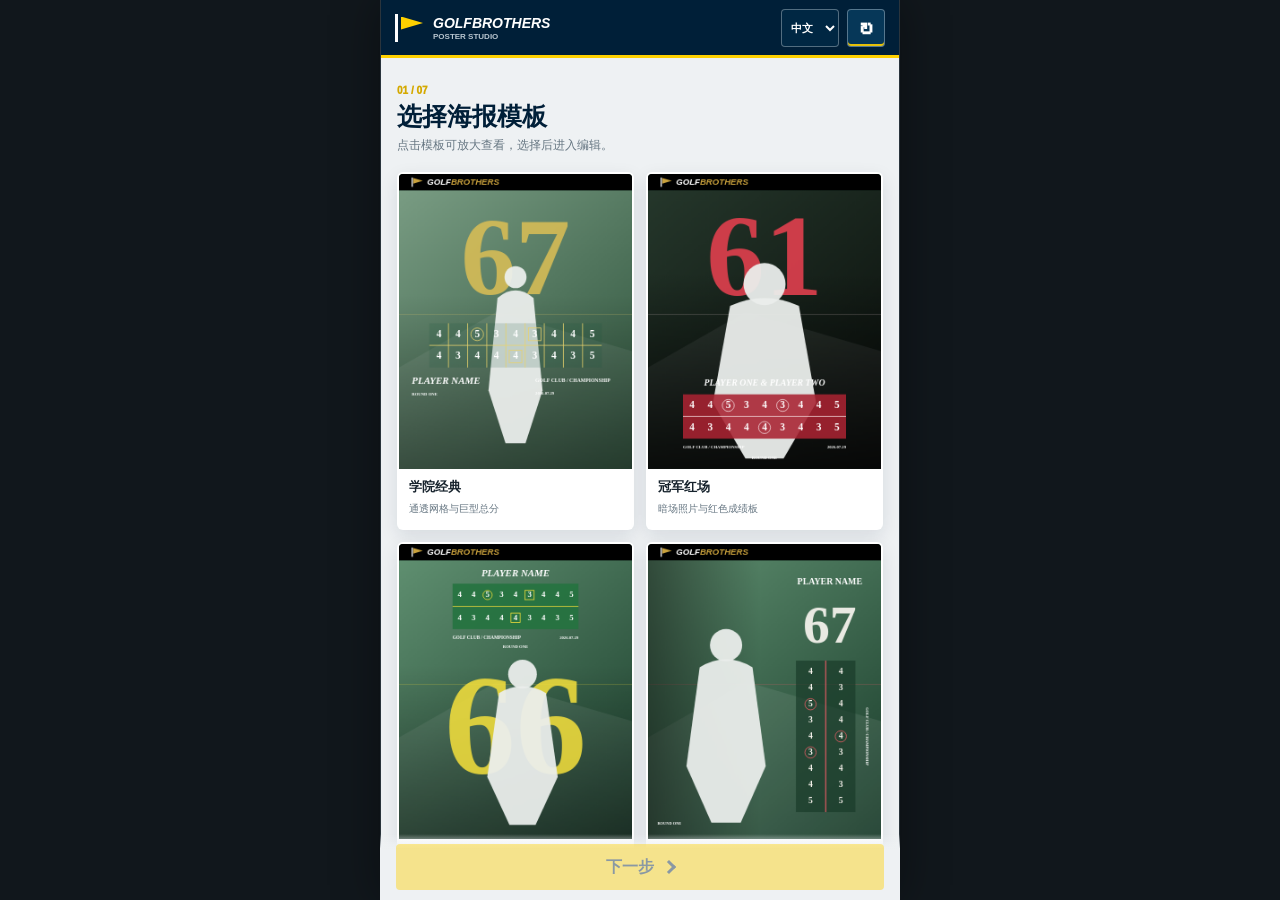
==== index.html @ e6922d87 "Polish header reset icon" ====
<!doctype html>
<html lang="zh-CN">
  <head>
    <meta charset="utf-8">
    <meta name="viewport" content="width=device-width, initial-scale=1, viewport-fit=cover">
    <meta name="theme-color" content="#001f38">
    <title>GOLFBROTHERS Poster Studio</title>
    <meta name="description" content="上传照片并按模板生成可下载的高尔夫成绩海报">
    <link rel="stylesheet" href="./styles.css">
  </head>
  <body>
    <main id="app" class="app-shell" data-step="template">
      <header class="app-header">
        <div class="brand-lockup">
          <span class="brand-flag" aria-hidden="true"></span>
          <div>
            <strong>GOLFBROTHERS</strong>
            <span>POSTER STUDIO</span>
          </div>
        </div>
        <div class="header-actions">
          <select id="languageSelect" class="language-menu" aria-label="界面语言">
            <option value="zh">中文</option>
            <option value="en">EN</option>
          </select>
          <button id="resetPoster" class="icon-button reset-icon" type="button" aria-label="重置海报" title="重置海报">
            <span aria-hidden="true">↻</span>
          </button>
        </div>
      </header>

      <section id="templateScreen" class="template-screen">
        <div class="template-intro">
          <span class="step-index">01 / 07</span>
          <h1 data-i18n="chooseTemplate">选择海报模板</h1>
          <p data-i18n="chooseTemplateHint">点击模板可放大查看，选择后进入编辑。</p>
        </div>
        <div id="templateGallery" class="template-gallery" role="radiogroup" aria-label="海报模板"></div>
        <footer class="template-footer">
          <button id="templateNext" class="primary-button next-button" type="button" disabled>
            <span data-i18n="next">下一步</span>
            <i aria-hidden="true"></i>
          </button>
        </footer>
      </section>

      <section id="editorScreen" class="editor-screen" hidden>
        <div class="preview-zone">
          <div class="preview-toolbar">
            <div>
              <span id="stepCounter" class="step-index">02 / 07</span>
              <strong id="stepTitle">调整照片</strong>
            </div>
            <button id="openPosterPreview" class="preview-button" type="button" data-i18n="preview">预览</button>
          </div>
          <div class="canvas-stage">
            <canvas id="posterCanvas" width="1000" height="1265" aria-label="海报预览画布"></canvas>
          </div>
          <div id="gestureHint" class="gesture-hint" data-i18n="photoGesture">拖动移动照片，双指缩放</div>
        </div>

        <div id="controlScroller" class="control-scroller">
          <section class="control-panel is-active" data-panel="photo">
            <div class="panel-heading">
              <span class="panel-number">02</span>
              <div>
                <h2 data-i18n="photoStep">照片</h2>
                <p data-i18n="photoStepHint">当前画布手势仅调整照片。</p>
              </div>
            </div>

            <div class="action-row">
              <label class="upload-button">
                <input id="photoInput" type="file" accept="image/*">
                <span class="upload-symbol" aria-hidden="true"></span>
                <span data-i18n="uploadPhoto">上传照片</span>
              </label>
              <button id="resetPhoto" class="secondary-button" type="button" data-i18n="resetPhoto">复位画布</button>
            </div>

            <label class="control-field">
              <span data-i18n="photoScale">照片大小</span>
              <div class="range-line">
                <input id="photoScale" type="range" min="80" max="260" value="100">
                <output id="photoScaleValue">100%</output>
              </div>
            </label>

            <label class="control-field">
              <span data-i18n="backgroundBlur">背景模糊</span>
              <div class="range-line">
                <input id="backgroundBlur" type="range" min="0" max="30" value="0">
                <output id="backgroundBlurValue">0px</output>
              </div>
            </label>

            <div class="recognition-line">
              <div>
                <strong data-i18n="subjectDepth">人物景深</strong>
                <span id="recognitionDetail" data-i18n="waitingPhoto">等待上传照片</span>
              </div>
              <button id="retrySegmentation" type="button" disabled data-i18n="retryRecognition">重新识别</button>
            </div>
          </section>

          <section class="control-panel" data-panel="scorecard">
            <div class="panel-heading">
              <span class="panel-number">03</span>
              <div>
                <h2 data-i18n="scorecardStep">成绩卡</h2>
                <p data-i18n="scorecardStepHint">当前画布手势仅调整成绩卡。</p>
              </div>
            </div>

            <div class="control-field">
              <span data-i18n="palette">模板配色</span>
              <div id="paletteList" class="palette-list"></div>
            </div>

            <label class="control-field">
              <span data-i18n="scores">逐洞成绩</span>
              <textarea id="scoreInput" rows="3" spellcheck="false" placeholder="输入最多 18 洞成绩，用空格或逗号分隔"></textarea>
            </label>

            <div class="two-column">
              <label class="control-field">
                <span data-i18n="highlightHoles">高亮洞号</span>
                <input id="highlightInput" type="text" inputmode="numeric" placeholder="3,6">
              </label>
              <label class="control-field">
                <span data-i18n="badge">首洞标记</span>
                <input id="badgeText" type="text" maxlength="2" inputmode="numeric">
              </label>
            </div>

            <label class="control-field">
              <span data-i18n="scoreFont">成绩字体</span>
              <select id="scoreFont"></select>
            </label>

            <div class="color-grid">
              <label>
                <span data-i18n="cardColor">底板</span>
                <input id="cardColor" type="color">
              </label>
              <label>
                <span data-i18n="lineColor">分隔线</span>
                <input id="lineColor" type="color">
              </label>
              <label>
                <span data-i18n="scoreTextColor">数字</span>
                <input id="scoreTextColor" type="color">
              </label>
            </div>

            <label class="control-field">
              <span data-i18n="scorecardScale">成绩卡大小</span>
              <div class="range-line">
                <input id="scorecardScale" type="range" min="55" max="180" value="100">
                <output id="scorecardScaleValue">100%</output>
              </div>
            </label>
          </section>

          <section class="control-panel" data-panel="total">
            <div class="panel-heading">
              <span class="panel-number">04</span>
              <div>
                <h2 data-i18n="totalStep">总成绩</h2>
                <p data-i18n="totalStepHint">当前画布手势仅调整总成绩。</p>
              </div>
            </div>

            <div class="total-input-block">
              <div class="field-heading">
                <label for="totalScore" data-i18n="totalScore">总成绩</label>
                <label class="switch-control">
                  <span data-i18n="autoTotal">自动统计</span>
                  <input id="autoTotal" type="checkbox" checked>
                  <i aria-hidden="true"></i>
                </label>
              </div>
              <input id="totalScore" type="text" maxlength="4" inputmode="numeric" readonly>
              <small id="totalHint" data-i18n="totalHintEmpty">录入成绩后自动合计</small>
            </div>

            <label class="control-field">
              <span data-i18n="numberFont">数字字体</span>
              <select id="numberFont"></select>
            </label>

            <div class="two-column">
              <label class="control-field">
                <span data-i18n="totalColor">总成绩颜色</span>
                <input id="totalColor" type="color">
              </label>
              <label class="control-field">
                <span data-i18n="totalOpacity">透明度</span>
                <div class="range-line">
                  <input id="totalOpacity" type="range" min="35" max="100" value="90">
                  <output id="totalOpacityValue">90%</output>
                </div>
              </label>
            </div>

            <label class="control-field">
              <span data-i18n="totalSize">总成绩大小</span>
              <div class="range-line">
                <input id="totalSize" type="range" min="100" max="1600" value="500">
                <output id="totalSizeValue">500px</output>
              </div>
            </label>

            <div class="switch-row">
              <label class="switch-control">
                <span data-i18n="totalAboveSubject">总成绩置于人物上方</span>
                <input id="totalAboveSubject" type="checkbox">
                <i aria-hidden="true"></i>
              </label>
            </div>
          </section>

          <section class="control-panel" data-panel="identity">
            <div class="panel-heading">
              <span class="panel-number">05</span>
              <div>
                <h2 data-i18n="identityStep">文字信息</h2>
                <p data-i18n="identityStepHint">选择一个文字元素后在画布中移动。</p>
              </div>
            </div>

            <div class="segmented-control" role="group" aria-label="当前文字元素">
              <button class="identity-target is-active" type="button" data-target="nickname" data-i18n="nickname">昵称</button>
              <button class="identity-target" type="button" data-target="course" data-i18n="course">球场</button>
              <button class="identity-target" type="button" data-target="date" data-i18n="date">日期</button>
              <button class="identity-target" type="button" data-target="extra" data-i18n="extraInfo">补充信息</button>
            </div>

            <label class="control-field">
              <span data-i18n="nickname">昵称</span>
              <input id="nickname" type="text" maxlength="24" autocomplete="off">
            </label>
            <label class="control-field">
              <span data-i18n="course">球场 / 赛事</span>
              <input id="course" type="text" maxlength="40" autocomplete="off">
            </label>
            <label class="control-field">
              <span data-i18n="date">日期</span>
              <input id="dateInput" type="date">
            </label>
            <label class="control-field">
              <span data-i18n="extraInfo">补充信息</span>
              <input id="extraInfo" type="text" maxlength="48" autocomplete="off">
            </label>

            <label class="control-field">
              <span data-i18n="textFont">文字字体</span>
              <select id="textFont"></select>
            </label>

            <div class="two-column">
              <label class="control-field">
                <span data-i18n="textColor">文字颜色</span>
                <input id="textColor" type="color">
              </label>
              <label class="control-field">
                <span data-i18n="textSize">当前文字大小</span>
                <div class="range-line">
                  <input id="identitySize" type="range" min="12" max="100" value="38">
                  <output id="identitySizeValue">38px</output>
                </div>
              </label>
            </div>

            <label class="control-field">
              <span data-i18n="brandText">品牌文字</span>
              <input id="brandText" type="text" value="GOLFBROTHERS" maxlength="24">
            </label>
          </section>

          <section class="control-panel" data-panel="stickers">
            <div class="panel-heading">
              <span class="panel-number">06</span>
              <div>
                <h2 data-i18n="stickerStep">贴纸</h2>
                <p data-i18n="stickerStepHint">上传后选择贴纸，在画布中移动或缩放。</p>
              </div>
            </div>

            <div class="action-row">
              <label id="stickerUploadButton" class="upload-button">
                <input id="stickerInput" type="file" accept="image/*" multiple>
                <span class="upload-symbol" aria-hidden="true"></span>
                <span data-i18n="uploadSticker">上传贴纸</span>
              </label>
              <output id="stickerCount">0 / 5</output>
            </div>

            <div id="stickerList" class="sticker-list" aria-label="贴纸列表"></div>

            <label class="control-field">
              <span data-i18n="stickerScale">贴纸大小</span>
              <div class="range-line">
                <input id="stickerScale" type="range" min="10" max="260" value="100" disabled>
                <output id="stickerScaleValue">100%</output>
              </div>
            </label>
            <button id="removeSticker" class="danger-button" type="button" disabled data-i18n="removeSticker">删除选中贴纸</button>
          </section>

          <section class="control-panel summary-panel" data-panel="summary">
            <div class="panel-heading">
              <span class="panel-number">07</span>
              <div>
                <h2 data-i18n="summaryStep">完成海报</h2>
                <p data-i18n="summaryStepHint">可直接跳回任意步骤修改，确认后自动返回这里。</p>
              </div>
            </div>

            <div class="summary-actions">
              <button class="summary-edit" type="button" data-edit-step="template" data-i18n="editTemplate">修改模板</button>
              <button class="summary-edit" type="button" data-edit-step="photo" data-i18n="editPhoto">修改照片</button>
              <button class="summary-edit" type="button" data-edit-step="scorecard" data-i18n="editScorecard">修改成绩卡</button>
              <button class="summary-edit" type="button" data-edit-step="total" data-i18n="editTotal">修改总成绩</button>
              <button class="summary-edit" type="button" data-edit-step="identity" data-i18n="editIdentity">修改文字</button>
              <button class="summary-edit" type="button" data-edit-step="stickers" data-i18n="editStickers">修改贴纸</button>
            </div>

            <button id="downloadPoster" class="download-button" type="button">
              <span class="download-symbol" aria-hidden="true"></span>
              <span data-i18n="downloadPoster">下载完整海报</span>
            </button>
          </section>
        </div>

        <footer class="wizard-nav">
          <button id="backButton" class="back-button" type="button">
            <i aria-hidden="true"></i>
            <span data-i18n="back">上一步</span>
          </button>
          <button id="nextButton" class="primary-button next-button" type="button">
            <span data-i18n="next">下一步</span>
            <i aria-hidden="true"></i>
          </button>
        </footer>
      </section>
    </main>

    <div id="previewModal" class="preview-modal" hidden>
      <button class="modal-backdrop" type="button" aria-label="关闭预览"></button>
      <section class="preview-dialog" role="dialog" aria-modal="true" aria-labelledby="previewModalTitle">
        <header>
          <div>
            <span class="step-index">GOLFBROTHERS</span>
            <h2 id="previewModalTitle">模板预览</h2>
          </div>
          <button id="closePreviewModal" class="icon-button close-icon" type="button" aria-label="关闭"></button>
        </header>
        <div class="modal-canvas-stage">
          <canvas id="modalCanvas" width="1000" height="1265"></canvas>
        </div>
        <button id="useTemplateButton" class="primary-button" type="button" data-i18n="useTemplate">选择此模板</button>
      </section>
    </div>

    <script src="./app.js"></script>
  </body>
</html>
---- styles.css ----
:root {
  --navy: #002b50;
  --navy-deep: #001f38;
  --yellow: #ffd100;
  --yellow-deep: #d4a900;
  --ink: #17232d;
  --muted: #667682;
  --line: #d6dde2;
  --work: #eef1f3;
  --white: #ffffff;
  --danger: #b32d38;
  --header-height: 58px;
  color-scheme: light;
  font-family: Arial, "Microsoft YaHei", sans-serif;
}

* {
  box-sizing: border-box;
}

html,
body {
  width: 100%;
  min-width: 320px;
  height: 100%;
  margin: 0;
  overflow: hidden;
  background: #11171c;
}

body,
button,
input,
textarea,
select {
  font: inherit;
}

button,
input,
textarea,
select {
  border: 0;
}

button,
label,
select,
input[type="range"],
input[type="color"] {
  touch-action: manipulation;
}

button {
  cursor: pointer;
}

button:disabled {
  cursor: not-allowed;
  opacity: 0.42;
}

[hidden] {
  display: none !important;
}

.app-shell {
  width: min(100%, 520px);
  height: 100dvh;
  margin: 0 auto;
  overflow: hidden;
  color: var(--ink);
  background: var(--work);
  box-shadow: 0 0 44px rgba(0, 0, 0, 0.38);
}

.app-header {
  position: relative;
  z-index: 30;
  display: flex;
  height: var(--header-height);
  align-items: center;
  justify-content: space-between;
  gap: 14px;
  padding: 0 14px;
  color: var(--white);
  background: var(--navy-deep);
  border-bottom: 3px solid var(--yellow);
}

.brand-lockup {
  display: flex;
  min-width: 0;
  align-items: center;
  gap: 10px;
}

.brand-lockup > div {
  display: grid;
  min-width: 0;
  gap: 1px;
}

.brand-lockup strong {
  overflow: hidden;
  font-family: "Arial Black", Arial, sans-serif;
  font-size: 14px;
  font-style: italic;
  text-overflow: ellipsis;
  white-space: nowrap;
}

.brand-lockup span:last-child {
  color: #b8c6d0;
  font-family: "Arial Narrow", Arial, sans-serif;
  font-size: 8px;
  font-weight: 900;
  letter-spacing: 0;
}

.brand-flag {
  position: relative;
  width: 28px;
  height: 28px;
  flex: 0 0 28px;
  border-left: 3px solid var(--white);
}

.brand-flag::after {
  position: absolute;
  top: 3px;
  left: 3px;
  width: 22px;
  height: 13px;
  background: var(--yellow);
  clip-path: polygon(0 0, 100% 50%, 0 100%);
  content: "";
}

.header-actions {
  display: flex;
  align-items: center;
  gap: 8px;
}

.language-menu {
  width: 58px;
  height: 38px;
  border: 1px solid rgba(255, 255, 255, 0.32);
  border-radius: 4px;
  padding: 0 5px;
  color: var(--white);
  background: #002743;
  font-size: 11px;
  font-weight: 900;
}

.icon-button {
  position: relative;
  width: 38px;
  height: 38px;
  border: 1px solid rgba(255, 255, 255, 0.32);
  border-radius: 4px;
  background: transparent;
}

.reset-icon {
  display: grid;
  place-items: center;
  color: var(--white);
  background: #063758;
  box-shadow: inset 0 -2px 0 rgba(255, 209, 0, 0.9);
}

.reset-icon span {
  display: block;
  font-family: "Arial Black", "Segoe UI Symbol", Arial, sans-serif;
  font-size: 28px;
  font-weight: 950;
  line-height: 1;
  transform: translateY(-1px);
}

.reset-icon:active span {
  transform: translateY(-1px) rotate(-35deg);
}

.close-icon::before,
.close-icon::after {
  position: absolute;
  top: 17px;
  left: 9px;
  width: 18px;
  height: 3px;
  background: currentColor;
  content: "";
}

.close-icon::before {
  transform: rotate(45deg);
}

.close-icon::after {
  transform: rotate(-45deg);
}

.template-screen {
  height: calc(100dvh - var(--header-height));
  overflow-y: auto;
  overscroll-behavior: contain;
  padding: 22px 16px calc(92px + env(safe-area-inset-bottom));
  background: var(--work);
}

.template-intro {
  margin-bottom: 18px;
}

.step-index {
  color: var(--yellow-deep);
  font-family: "Arial Narrow", Arial, sans-serif;
  font-size: 10px;
  font-weight: 950;
}

.template-intro h1,
.panel-heading h2,
.preview-dialog h2 {
  margin: 4px 0 0;
  letter-spacing: 0;
}

.template-intro h1 {
  color: var(--navy-deep);
  font-size: 25px;
  line-height: 1.12;
}

.template-intro p,
.panel-heading p {
  margin: 7px 0 0;
  color: var(--muted);
  font-size: 12px;
  line-height: 1.45;
}

.template-gallery {
  display: grid;
  grid-template-columns: repeat(2, minmax(0, 1fr));
  gap: 12px;
}

.template-card {
  position: relative;
  min-width: 0;
  padding: 0;
  border: 2px solid transparent;
  border-radius: 6px;
  color: var(--ink);
  background: var(--white);
  box-shadow: 0 6px 18px rgba(0, 31, 56, 0.1);
  text-align: left;
  overflow: hidden;
}

.template-card[aria-checked="true"] {
  border-color: var(--yellow-deep);
  box-shadow: 0 0 0 2px var(--navy), 0 8px 20px rgba(0, 31, 56, 0.16);
}

.template-card canvas {
  display: block;
  width: 100%;
  aspect-ratio: 1000 / 1265;
  background: #173b2c;
}

.template-card__meta {
  display: grid;
  min-height: 59px;
  gap: 3px;
  padding: 9px 10px 10px;
}

.template-card__meta strong {
  overflow: hidden;
  font-size: 13px;
  font-weight: 950;
  text-overflow: ellipsis;
  white-space: nowrap;
}

.template-card__meta span {
  overflow: hidden;
  color: var(--muted);
  font-size: 10px;
  line-height: 1.3;
  text-overflow: ellipsis;
  white-space: nowrap;
}

.template-check {
  position: absolute;
  top: 8px;
  right: 8px;
  display: grid;
  width: 24px;
  height: 24px;
  place-items: center;
  border: 2px solid var(--white);
  border-radius: 50%;
  color: var(--navy-deep);
  background: var(--yellow);
  box-shadow: 0 2px 8px rgba(0, 0, 0, 0.28);
  font-size: 14px;
  font-weight: 950;
  opacity: 0;
}

.template-card[aria-checked="true"] .template-check {
  opacity: 1;
}

.template-footer {
  position: fixed;
  z-index: 20;
  right: max(0px, calc((100vw - 520px) / 2));
  bottom: 0;
  left: max(0px, calc((100vw - 520px) / 2));
  padding: 10px 16px calc(10px + env(safe-area-inset-bottom));
  background: linear-gradient(180deg, rgba(238, 241, 243, 0), var(--work) 22%);
}

.primary-button,
.secondary-button,
.back-button,
.download-button,
.danger-button,
.preview-button,
.summary-edit {
  min-height: 46px;
  border-radius: 4px;
  font-weight: 950;
}

.primary-button,
.download-button {
  color: var(--navy-deep);
  background: var(--yellow);
}

.next-button {
  display: flex;
  width: 100%;
  align-items: center;
  justify-content: center;
  gap: 10px;
}

.next-button i {
  width: 10px;
  height: 10px;
  border-top: 3px solid currentColor;
  border-right: 3px solid currentColor;
  transform: rotate(45deg);
}

.editor-screen {
  display: grid;
  height: calc(100dvh - var(--header-height));
  grid-template-rows: minmax(270px, 48%) minmax(0, 1fr) auto;
  overflow: hidden;
  background: var(--work);
}

.editor-screen.is-summary {
  grid-template-rows: minmax(340px, 1fr) minmax(190px, 34%) auto;
}

.preview-zone {
  position: relative;
  z-index: 10;
  display: grid;
  min-height: 0;
  grid-template-rows: 45px minmax(0, 1fr) 26px;
  overflow: hidden;
  color: var(--white);
  background: #171d22;
  border-bottom: 3px solid var(--yellow);
}

.preview-toolbar {
  display: flex;
  align-items: center;
  justify-content: space-between;
  gap: 12px;
  padding: 6px 12px;
  background: #10161a;
}

.preview-toolbar > div {
  display: flex;
  align-items: baseline;
  gap: 9px;
}

.preview-toolbar strong {
  font-size: 13px;
}

.preview-button {
  min-height: 32px;
  padding: 0 12px;
  border: 1px solid rgba(255, 255, 255, 0.32);
  color: var(--white);
  background: transparent;
  font-size: 11px;
}

.canvas-stage,
.modal-canvas-stage {
  display: flex;
  min-height: 0;
  align-items: center;
  justify-content: center;
  overflow: hidden;
  padding: 7px 10px;
}

#posterCanvas,
#modalCanvas {
  display: block;
  width: auto;
  max-width: 100%;
  height: 100%;
  max-height: 100%;
  aspect-ratio: 1000 / 1265;
  background: #173b2c;
  box-shadow: 0 6px 22px rgba(0, 0, 0, 0.34);
}

#posterCanvas {
  touch-action: none;
}

.gesture-hint {
  display: flex;
  align-items: center;
  justify-content: center;
  color: #b9c5cc;
  background: #10161a;
  font-size: 10px;
  font-weight: 800;
}

.control-scroller {
  min-height: 0;
  overflow-y: auto;
  overscroll-behavior: contain;
  background: var(--work);
}

.control-panel {
  display: none;
  gap: 15px;
  padding: 16px 14px calc(24px + env(safe-area-inset-bottom));
}

.control-panel.is-active {
  display: grid;
}

.panel-heading {
  display: grid;
  grid-template-columns: 40px minmax(0, 1fr);
  align-items: start;
  gap: 10px;
  padding-bottom: 12px;
  border-bottom: 1px solid var(--line);
}

.panel-number {
  display: grid;
  width: 40px;
  height: 40px;
  place-items: center;
  color: var(--yellow);
  background: var(--navy);
  font-family: "Arial Black", Arial, sans-serif;
  font-size: 13px;
}

.panel-heading h2 {
  color: var(--navy-deep);
  font-size: 18px;
}

.control-field {
  display: grid;
  min-width: 0;
  gap: 7px;
}

.control-field > span,
.field-heading > label:first-child,
.color-grid span {
  color: var(--ink);
  font-size: 12px;
  font-weight: 950;
}

.control-field input:not([type="range"]):not([type="color"]),
.control-field textarea,
.control-field select,
.total-input-block > input {
  width: 100%;
  min-height: 44px;
  border: 1px solid var(--line);
  border-radius: 4px;
  padding: 9px 11px;
  color: var(--ink);
  background: var(--white);
  outline: none;
}

.control-field textarea {
  resize: vertical;
  line-height: 1.45;
}

.control-field input:focus,
.control-field textarea:focus,
.control-field select:focus,
.total-input-block > input:focus {
  border-color: var(--navy);
  box-shadow: 0 0 0 3px rgba(255, 209, 0, 0.38);
}

.range-line {
  display: grid;
  grid-template-columns: minmax(0, 1fr) 54px;
  align-items: center;
  gap: 10px;
}

.range-line input {
  width: 100%;
  accent-color: var(--yellow-deep);
}

.range-line output {
  color: var(--navy);
  font-family: "Arial Narrow", Arial, sans-serif;
  font-size: 12px;
  font-weight: 950;
  text-align: right;
}

.two-column {
  display: grid;
  grid-template-columns: repeat(2, minmax(0, 1fr));
  gap: 10px;
}

.action-row {
  display: grid;
  grid-template-columns: minmax(0, 1fr) minmax(110px, 0.56fr);
  align-items: center;
  gap: 10px;
}

.upload-button,
.secondary-button {
  display: flex;
  min-height: 46px;
  align-items: center;
  justify-content: center;
  gap: 9px;
  border-radius: 4px;
  font-size: 12px;
  font-weight: 950;
}

.upload-button {
  position: relative;
  color: var(--navy-deep);
  background: var(--yellow);
  overflow: hidden;
}

.upload-button input {
  position: absolute;
  width: 1px;
  height: 1px;
  opacity: 0;
}

.upload-button.is-disabled {
  opacity: 0.42;
  pointer-events: none;
}

.secondary-button {
  border: 1px solid var(--navy);
  color: var(--navy);
  background: var(--white);
}

.upload-symbol,
.download-symbol {
  position: relative;
  display: block;
  width: 22px;
  height: 22px;
  border-bottom: 4px solid currentColor;
}

.upload-symbol::before,
.download-symbol::before {
  position: absolute;
  left: 9px;
  width: 4px;
  height: 14px;
  background: currentColor;
  content: "";
}

.upload-symbol::before {
  top: 1px;
}

.download-symbol::before {
  top: 2px;
}

.upload-symbol::after,
.download-symbol::after {
  position: absolute;
  left: 5px;
  width: 10px;
  height: 10px;
  border-top: 4px solid currentColor;
  border-left: 4px solid currentColor;
  content: "";
}

.upload-symbol::after {
  top: 0;
  transform: rotate(45deg);
}

.download-symbol::after {
  top: 6px;
  transform: rotate(225deg);
}

.recognition-line {
  display: flex;
  align-items: center;
  justify-content: space-between;
  gap: 12px;
  padding: 11px 12px;
  border-left: 4px solid var(--yellow);
  background: var(--white);
}

.recognition-line > div {
  display: grid;
  min-width: 0;
  gap: 3px;
}

.recognition-line strong {
  color: var(--navy);
  font-size: 12px;
}

.recognition-line span {
  overflow: hidden;
  color: var(--muted);
  font-size: 10px;
  text-overflow: ellipsis;
  white-space: nowrap;
}

.recognition-line button {
  min-height: 32px;
  flex: 0 0 auto;
  padding: 0 10px;
  border: 1px solid var(--navy);
  border-radius: 3px;
  color: var(--navy);
  background: transparent;
  font-size: 10px;
  font-weight: 900;
}

.palette-list {
  display: grid;
  grid-template-columns: repeat(2, minmax(0, 1fr));
  gap: 8px;
}

.palette-option {
  display: grid;
  grid-template-columns: 46px minmax(0, 1fr);
  min-height: 47px;
  align-items: center;
  gap: 9px;
  padding: 6px 8px;
  border: 1px solid var(--line);
  border-radius: 4px;
  color: var(--ink);
  background: var(--white);
  text-align: left;
}

.palette-option.is-active {
  border-color: var(--navy);
  box-shadow: inset 0 -3px 0 var(--yellow);
}

.palette-swatches {
  display: grid;
  grid-template-columns: repeat(3, 1fr);
  height: 29px;
  overflow: hidden;
  border: 1px solid rgba(0, 0, 0, 0.12);
  border-radius: 3px;
}

.palette-option strong {
  overflow: hidden;
  font-size: 10px;
  text-overflow: ellipsis;
  white-space: nowrap;
}

.color-grid {
  display: grid;
  grid-template-columns: repeat(3, minmax(0, 1fr));
  gap: 8px;
}

.color-grid label {
  display: grid;
  gap: 6px;
  padding: 9px;
  border: 1px solid var(--line);
  background: var(--white);
}

input[type="color"] {
  width: 100%;
  height: 36px;
  border: 0;
  padding: 0;
  background: transparent;
}

.total-input-block {
  display: grid;
  gap: 8px;
  padding: 13px;
  color: var(--white);
  background: var(--navy);
  border-bottom: 4px solid var(--yellow);
}

.field-heading {
  display: flex;
  align-items: center;
  justify-content: space-between;
  gap: 12px;
}

.total-input-block .field-heading > label:first-child,
.total-input-block .switch-control span {
  color: var(--white);
}

.total-input-block > input {
  min-height: 56px;
  border-color: rgba(255, 255, 255, 0.3);
  font-family: Impact, "Arial Black", sans-serif;
  font-size: 30px;
}

.total-input-block > input.is-auto {
  color: var(--navy-deep);
  background: var(--yellow);
}

.total-input-block small {
  color: #b8c7d1;
  font-size: 10px;
  font-weight: 800;
}

.switch-row {
  min-height: 52px;
  padding: 12px;
  border: 1px solid var(--line);
  background: var(--white);
}

.switch-control {
  position: relative;
  display: flex;
  width: 100%;
  align-items: center;
  justify-content: space-between;
  gap: 10px;
  cursor: pointer;
}

.switch-control span {
  color: var(--ink);
  font-size: 11px;
  font-weight: 900;
}

.switch-control input {
  position: absolute;
  width: 1px;
  height: 1px;
  opacity: 0;
}

.switch-control i {
  position: relative;
  width: 42px;
  height: 24px;
  flex: 0 0 42px;
  border-radius: 12px;
  background: #9ba8b1;
}

.switch-control i::after {
  position: absolute;
  top: 3px;
  left: 3px;
  width: 18px;
  height: 18px;
  border-radius: 50%;
  background: var(--white);
  box-shadow: 0 1px 4px rgba(0, 29, 55, 0.24);
  content: "";
  transition: transform 150ms ease;
}

.switch-control input:checked + i {
  background: var(--yellow);
}

.switch-control input:checked + i::after {
  background: var(--navy-deep);
  transform: translateX(18px);
}

.segmented-control {
  display: grid;
  grid-template-columns: repeat(4, minmax(0, 1fr));
  padding: 3px;
  border: 1px solid var(--navy);
  background: var(--white);
}

.segmented-control button {
  min-height: 38px;
  padding: 4px;
  color: var(--navy);
  background: transparent;
  font-size: 10px;
  font-weight: 950;
  line-height: 1.15;
  white-space: normal;
}

.segmented-control button.is-active {
  color: var(--navy-deep);
  background: var(--yellow);
}

.sticker-list {
  display: grid;
  grid-template-columns: repeat(5, minmax(0, 1fr));
  min-height: 62px;
  gap: 7px;
}

.sticker-item {
  position: relative;
  aspect-ratio: 1;
  overflow: hidden;
  border: 2px solid transparent;
  border-radius: 4px;
  padding: 0;
  background: #dce2e6;
}

.sticker-item.is-active {
  border-color: var(--yellow-deep);
  box-shadow: 0 0 0 2px var(--navy);
}

.sticker-item img {
  width: 100%;
  height: 100%;
  object-fit: contain;
}

.danger-button {
  border: 1px solid var(--danger);
  color: var(--danger);
  background: var(--white);
}

.summary-actions {
  display: grid;
  grid-template-columns: repeat(2, minmax(0, 1fr));
  gap: 8px;
}

.summary-edit {
  min-height: 42px;
  border: 1px solid var(--navy);
  color: var(--navy);
  background: var(--white);
  font-size: 11px;
}

.download-button {
  display: flex;
  align-items: center;
  justify-content: center;
  gap: 10px;
}

.wizard-nav {
  display: grid;
  grid-template-columns: minmax(105px, 0.42fr) minmax(0, 1fr);
  gap: 9px;
  padding: 9px 12px calc(9px + env(safe-area-inset-bottom));
  background: var(--white);
  border-top: 1px solid var(--line);
}

.back-button {
  display: flex;
  align-items: center;
  justify-content: center;
  gap: 8px;
  border: 1px solid var(--navy);
  color: var(--navy);
  background: var(--white);
}

.back-button i {
  width: 10px;
  height: 10px;
  border-bottom: 3px solid currentColor;
  border-left: 3px solid currentColor;
  transform: rotate(45deg);
}

.preview-modal {
  position: fixed;
  z-index: 100;
  inset: 0;
  display: grid;
  place-items: center;
  padding: 14px;
}

.modal-backdrop {
  position: absolute;
  inset: 0;
  width: 100%;
  height: 100%;
  background: rgba(0, 10, 18, 0.82);
}

.preview-dialog {
  position: relative;
  display: grid;
  width: min(100%, 460px);
  height: min(92dvh, 760px);
  grid-template-rows: 56px minmax(0, 1fr) auto;
  overflow: hidden;
  border: 1px solid rgba(255, 255, 255, 0.28);
  border-radius: 6px;
  color: var(--white);
  background: #151b20;
  box-shadow: 0 20px 70px rgba(0, 0, 0, 0.52);
}

.preview-dialog header {
  display: flex;
  align-items: center;
  justify-content: space-between;
  gap: 12px;
  padding: 7px 10px 7px 13px;
  background: var(--navy-deep);
  border-bottom: 3px solid var(--yellow);
}

.preview-dialog h2 {
  font-size: 15px;
}

.preview-dialog .primary-button {
  margin: 10px;
}

.preview-dialog .close-icon {
  color: var(--white);
}

@media (min-width: 720px) {
  .app-shell {
    border-right: 1px solid #2a343c;
    border-left: 1px solid #2a343c;
  }
}

@media (max-height: 680px) {
  .editor-screen {
    grid-template-rows: minmax(230px, 44%) minmax(0, 1fr) auto;
  }

  .preview-zone {
    grid-template-rows: 40px minmax(0, 1fr) 22px;
  }
}
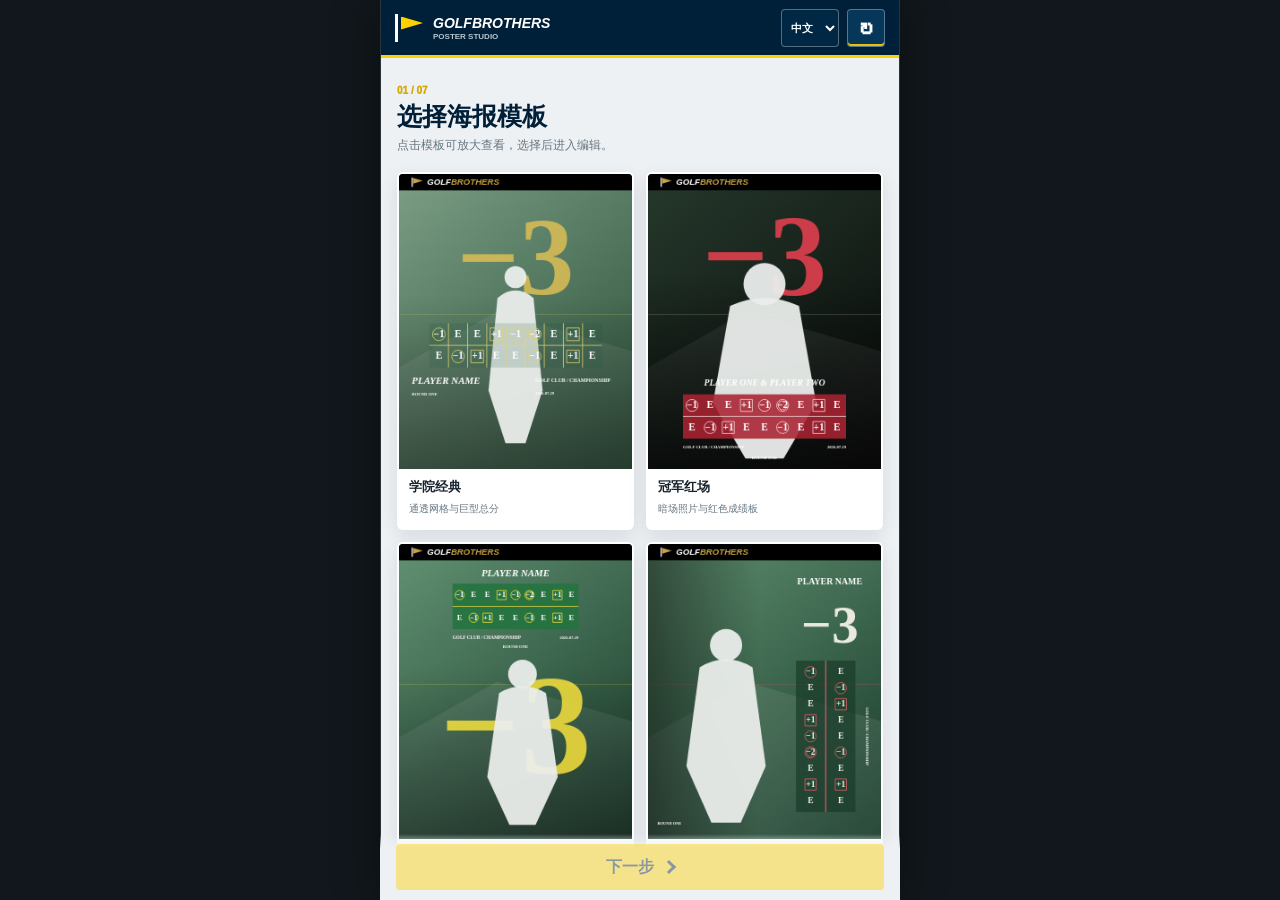
==== commit b74fdee7: "Add tour scoring and refine portrait cutouts" ====
--- a/index.html
+++ b/index.html
@@ -94,6 +94,23 @@
               </div>
             </label>
 
+            <div class="two-column">
+              <label class="control-field">
+                <span data-i18n="edgeShrink">边缘收缩</span>
+                <div class="range-line">
+                  <input id="edgeShrink" type="range" min="-4" max="4" value="2">
+                  <output id="edgeShrinkValue">+2px</output>
+                </div>
+              </label>
+              <label class="control-field">
+                <span data-i18n="edgeFeather">边缘柔化</span>
+                <div class="range-line">
+                  <input id="edgeFeather" type="range" min="0" max="8" value="1">
+                  <output id="edgeFeatherValue">1px</output>
+                </div>
+              </label>
+            </div>
+
             <div class="recognition-line">
               <div>
                 <strong data-i18n="subjectDepth">人物景深</strong>
@@ -117,21 +134,23 @@
               <div id="paletteList" class="palette-list"></div>
             </div>
 
-            <label class="control-field">
-              <span data-i18n="scores">逐洞成绩</span>
-              <textarea id="scoreInput" rows="3" spellcheck="false" placeholder="输入最多 18 洞成绩，用空格或逗号分隔"></textarea>
-            </label>
-
-            <div class="two-column">
-              <label class="control-field">
-                <span data-i18n="highlightHoles">高亮洞号</span>
-                <input id="highlightInput" type="text" inputmode="numeric" placeholder="3,6">
-              </label>
-              <label class="control-field">
-                <span data-i18n="badge">首洞标记</span>
-                <input id="badgeText" type="text" maxlength="2" inputmode="numeric">
-              </label>
-            </div>
+            <div class="control-field">
+              <span data-i18n="scoringStyle">记分方式</span>
+              <div class="segmented-control score-style-control" role="group" aria-label="记分方式">
+                <button class="score-style-target is-active" type="button" data-score-style="pga">PGA TOUR</button>
+                <button class="score-style-target" type="button" data-score-style="dp">DP WORLD TOUR</button>
+              </div>
+            </div>
+
+            <label class="control-field">
+              <span data-i18n="scores">逐洞杆差</span>
+              <textarea id="scoreInput" rows="3" spellcheck="false" placeholder="例如：-1 0 +1，用空格或逗号分隔"></textarea>
+            </label>
+
+            <label class="control-field">
+              <span data-i18n="badge">首洞标记</span>
+              <input id="badgeText" type="text" maxlength="2" inputmode="numeric">
+            </label>
 
             <label class="control-field">
               <span data-i18n="scoreFont">成绩字体</span>
@@ -315,6 +334,30 @@
                 <h2 data-i18n="summaryStep">完成海报</h2>
                 <p data-i18n="summaryStepHint">可直接跳回任意步骤修改，确认后自动返回这里。</p>
               </div>
+            </div>
+
+            <div class="summary-free-edit">
+              <div class="switch-row">
+                <label class="switch-control">
+                  <span>
+                    <strong data-i18n="summaryFreeEdit">自由编辑</strong>
+                    <small data-i18n="summaryFreeEditHint">开启后可直接点选并拖动海报元素。</small>
+                  </span>
+                  <input id="summaryEditToggle" type="checkbox">
+                  <i aria-hidden="true"></i>
+                </label>
+              </div>
+
+              <label class="control-field">
+                <span class="summary-element-heading">
+                  <span data-i18n="summaryElementSize">当前元素大小</span>
+                  <output id="summarySelectedLabel" data-i18n="summaryNoSelection">未选择</output>
+                </span>
+                <div class="range-line">
+                  <input id="summaryElementScale" type="range" min="10" max="260" value="100" disabled>
+                  <output id="summaryElementScaleValue">--</output>
+                </div>
+              </label>
             </div>
 
             <div class="summary-actions">
--- a/styles.css
+++ b/styles.css
@@ -443,6 +443,14 @@
   touch-action: none;
 }
 
+.editor-screen.is-free-edit #posterCanvas {
+  cursor: grab;
+}
+
+.editor-screen.is-free-edit #posterCanvas:active {
+  cursor: grabbing;
+}
+
 .gesture-hint {
   display: flex;
   align-items: center;
@@ -548,6 +556,10 @@
   accent-color: var(--yellow-deep);
 }
 
+.range-line input:disabled {
+  opacity: 0.35;
+}
+
 .range-line output {
   color: var(--navy);
   font-family: "Arial Narrow", Arial, sans-serif;
@@ -882,6 +894,10 @@
   background: var(--yellow);
 }
 
+.score-style-control {
+  grid-template-columns: repeat(2, minmax(0, 1fr));
+}
+
 .sticker-list {
   display: grid;
   grid-template-columns: repeat(5, minmax(0, 1fr));
@@ -920,6 +936,45 @@
   display: grid;
   grid-template-columns: repeat(2, minmax(0, 1fr));
   gap: 8px;
+}
+
+.summary-free-edit {
+  display: grid;
+  gap: 12px;
+  padding: 2px 0 14px;
+  border-bottom: 1px solid var(--line);
+}
+
+.summary-free-edit .switch-control > span {
+  display: grid;
+  gap: 3px;
+}
+
+.summary-free-edit .switch-control strong {
+  color: var(--navy-deep);
+  font-size: 12px;
+}
+
+.summary-free-edit .switch-control small {
+  color: var(--muted);
+  font-size: 9px;
+  font-weight: 750;
+}
+
+.summary-element-heading {
+  display: flex;
+  min-width: 0;
+  align-items: center;
+  justify-content: space-between;
+  gap: 10px;
+}
+
+.summary-element-heading output {
+  overflow: hidden;
+  color: var(--navy);
+  font-size: 11px;
+  text-overflow: ellipsis;
+  white-space: nowrap;
 }
 
 .summary-edit {
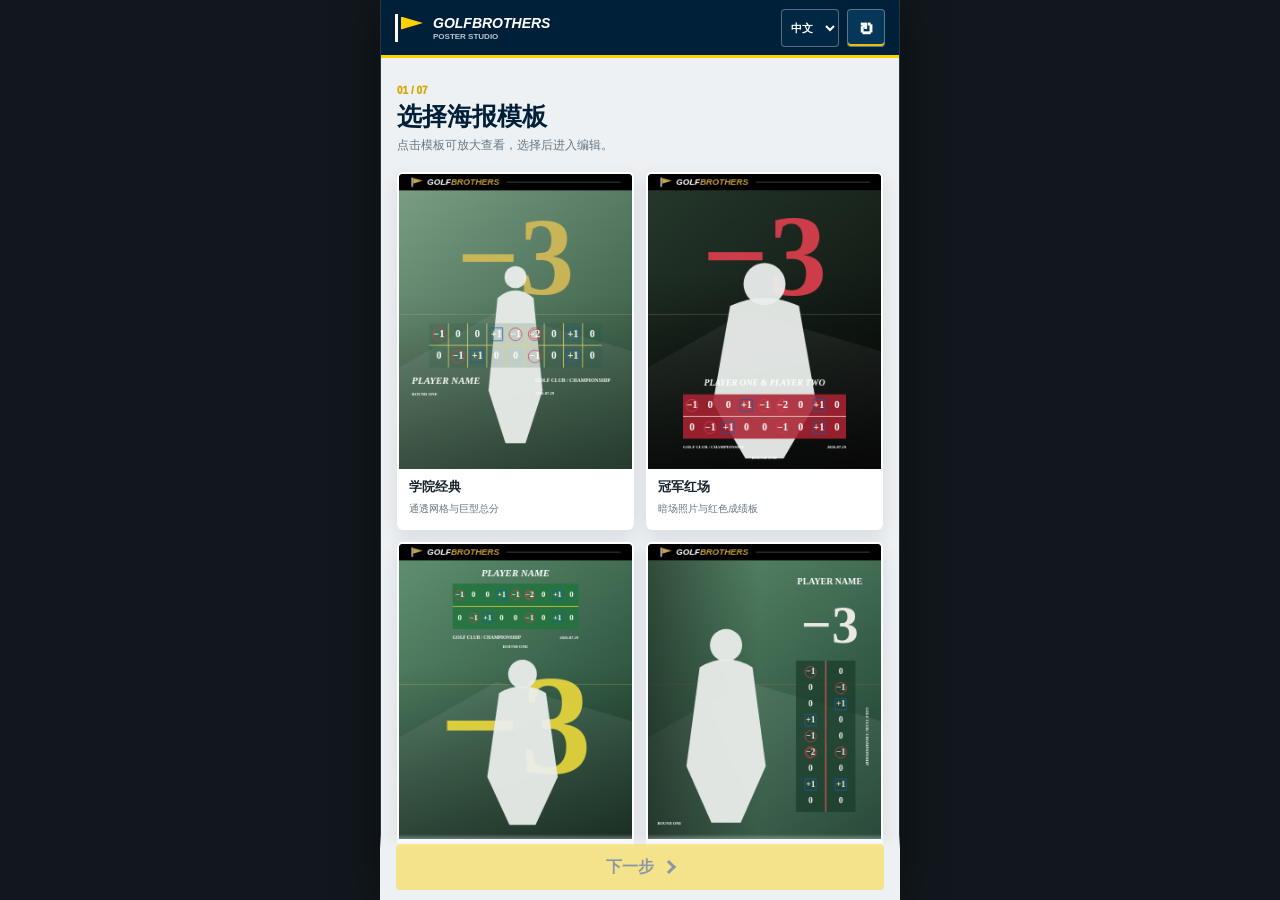
==== commit 9b095f53: "Improve final editing and tournament score styles" ====
--- a/index.html
+++ b/index.html
@@ -135,6 +135,14 @@
             </div>
 
             <div class="control-field">
+              <span data-i18n="scoreMode">成绩类型</span>
+              <div class="segmented-control score-mode-control" role="group" aria-label="成绩类型">
+                <button class="score-mode-target" type="button" data-score-mode="strokes" data-i18n="strokesMode">普通成绩</button>
+                <button class="score-mode-target is-active" type="button" data-score-mode="relative" data-i18n="relativeMode">杆差成绩</button>
+              </div>
+            </div>
+
+            <div id="scoreStyleControl" class="control-field">
               <span data-i18n="scoringStyle">记分方式</span>
               <div class="segmented-control score-style-control" role="group" aria-label="记分方式">
                 <button class="score-style-target is-active" type="button" data-score-style="pga">PGA TOUR</button>
@@ -143,8 +151,13 @@
             </div>
 
             <label class="control-field">
-              <span data-i18n="scores">逐洞杆差</span>
+              <span id="scoreInputLabel">逐洞杆差</span>
               <textarea id="scoreInput" rows="3" spellcheck="false" placeholder="例如：-1 0 +1，用空格或逗号分隔"></textarea>
+            </label>
+
+            <label id="highlightControl" class="control-field" hidden>
+              <span data-i18n="highlightHoles">高亮洞号</span>
+              <input id="highlightInput" type="text" inputmode="numeric" placeholder="3,6">
             </label>
 
             <label class="control-field">
@@ -157,19 +170,27 @@
               <select id="scoreFont"></select>
             </label>
 
-            <div class="color-grid">
-              <label>
+            <div class="color-grid fixed-color-grid">
+              <div class="color-choice-field">
                 <span data-i18n="cardColor">底板</span>
-                <input id="cardColor" type="color">
-              </label>
-              <label>
+                <div id="cardColorOptions" class="fixed-color-options"></div>
+              </div>
+              <div class="color-choice-field">
                 <span data-i18n="lineColor">分隔线</span>
-                <input id="lineColor" type="color">
-              </label>
-              <label>
+                <div id="lineColorOptions" class="fixed-color-options"></div>
+              </div>
+              <div class="color-choice-field">
                 <span data-i18n="scoreTextColor">数字</span>
-                <input id="scoreTextColor" type="color">
-              </label>
+                <div id="scoreTextColorOptions" class="fixed-color-options"></div>
+              </div>
+              <div class="color-choice-field">
+                <span data-i18n="underMarkerColor">鸟 / 鹰</span>
+                <div id="underMarkerColorOptions" class="fixed-color-options"></div>
+              </div>
+              <div class="color-choice-field">
+                <span data-i18n="overMarkerColor">+1 / +2</span>
+                <div id="overMarkerColorOptions" class="fixed-color-options"></div>
+              </div>
             </div>
 
             <label class="control-field">
@@ -200,7 +221,7 @@
                 </label>
               </div>
               <input id="totalScore" type="text" maxlength="4" inputmode="numeric" readonly>
-              <small id="totalHint" data-i18n="totalHintEmpty">录入成绩后自动合计</small>
+              <small id="totalHint" data-i18n="totalHintEmptyRelative">录入杆差后自动合计</small>
             </div>
 
             <label class="control-field">
@@ -209,10 +230,10 @@
             </label>
 
             <div class="two-column">
-              <label class="control-field">
-                <span data-i18n="totalColor">总成绩颜色</span>
-                <input id="totalColor" type="color">
-              </label>
+            <div class="control-field">
+              <span data-i18n="totalColor">总成绩颜色</span>
+              <div id="totalColorOptions" class="fixed-color-options"></div>
+            </div>
               <label class="control-field">
                 <span data-i18n="totalOpacity">透明度</span>
                 <div class="range-line">
@@ -336,29 +357,13 @@
               </div>
             </div>
 
-            <div class="summary-free-edit">
-              <div class="switch-row">
-                <label class="switch-control">
-                  <span>
-                    <strong data-i18n="summaryFreeEdit">自由编辑</strong>
-                    <small data-i18n="summaryFreeEditHint">开启后可直接点选并拖动海报元素。</small>
-                  </span>
-                  <input id="summaryEditToggle" type="checkbox">
-                  <i aria-hidden="true"></i>
-                </label>
-              </div>
-
-              <label class="control-field">
-                <span class="summary-element-heading">
-                  <span data-i18n="summaryElementSize">当前元素大小</span>
-                  <output id="summarySelectedLabel" data-i18n="summaryNoSelection">未选择</output>
-                </span>
-                <div class="range-line">
-                  <input id="summaryElementScale" type="range" min="10" max="260" value="100" disabled>
-                  <output id="summaryElementScaleValue">--</output>
-                </div>
-              </label>
-            </div>
+            <button id="openFreeEdit" class="free-edit-button" type="button">
+              <span class="free-edit-symbol" aria-hidden="true"></span>
+              <span>
+                <strong data-i18n="summaryFreeEdit">大图自由编辑</strong>
+                <small data-i18n="summaryFreeEditHint">进入大图预览，直接点选并调整元素。</small>
+              </span>
+            </button>
 
             <div class="summary-actions">
               <button class="summary-edit" type="button" data-edit-step="template" data-i18n="editTemplate">修改模板</button>
@@ -391,7 +396,7 @@
 
     <div id="previewModal" class="preview-modal" hidden>
       <button class="modal-backdrop" type="button" aria-label="关闭预览"></button>
-      <section class="preview-dialog" role="dialog" aria-modal="true" aria-labelledby="previewModalTitle">
+      <section id="previewDialog" class="preview-dialog" role="dialog" aria-modal="true" aria-labelledby="previewModalTitle">
         <header>
           <div>
             <span class="step-index">GOLFBROTHERS</span>
@@ -402,6 +407,17 @@
         <div class="modal-canvas-stage">
           <canvas id="modalCanvas" width="1000" height="1265"></canvas>
         </div>
+        <div id="modalEditControls" class="modal-edit-controls" hidden>
+          <span class="summary-element-heading">
+            <span data-i18n="summaryElementSize">当前元素大小</span>
+            <output id="summarySelectedLabel" data-i18n="summaryNoSelection">未选择</output>
+          </span>
+          <div class="range-line">
+            <input id="summaryElementScale" type="range" min="10" max="260" value="100" disabled>
+            <output id="summaryElementScaleValue">--</output>
+          </div>
+          <small data-i18n="summaryEditGesture">点选并拖动元素，下方滑杆调整大小</small>
+        </div>
         <button id="useTemplateButton" class="primary-button" type="button" data-i18n="useTemplate">选择此模板</button>
       </section>
     </div>
--- a/styles.css
+++ b/styles.css
@@ -432,8 +432,9 @@
   display: block;
   width: auto;
   max-width: 100%;
-  height: 100%;
+  height: auto;
   max-height: 100%;
+  flex: 0 0 auto;
   aspect-ratio: 1000 / 1265;
   background: #173b2c;
   box-shadow: 0 6px 22px rgba(0, 0, 0, 0.34);
@@ -441,14 +442,6 @@
 
 #posterCanvas {
   touch-action: none;
-}
-
-.editor-screen.is-free-edit #posterCanvas {
-  cursor: grab;
-}
-
-.editor-screen.is-free-edit #posterCanvas:active {
-  cursor: grabbing;
 }
 
 .gesture-hint {
@@ -754,12 +747,58 @@
   gap: 8px;
 }
 
-.color-grid label {
+.color-grid label,
+.color-choice-field {
   display: grid;
   gap: 6px;
   padding: 9px;
   border: 1px solid var(--line);
   background: var(--white);
+}
+
+.fixed-color-grid {
+  grid-template-columns: 1fr;
+  gap: 9px;
+}
+
+.color-choice-field {
+  grid-template-columns: minmax(70px, 0.34fr) minmax(0, 1fr);
+  align-items: center;
+}
+
+.fixed-color-options {
+  display: grid;
+  grid-template-columns: repeat(8, minmax(0, 1fr));
+  gap: 6px;
+}
+
+.fixed-color-option {
+  position: relative;
+  min-width: 0;
+  aspect-ratio: 1;
+  border: 2px solid var(--white);
+  border-radius: 3px;
+  padding: 0;
+  box-shadow: 0 0 0 1px #aab4bb;
+}
+
+.fixed-color-option.is-active {
+  box-shadow:
+    0 0 0 2px var(--navy),
+    inset 0 0 0 2px var(--white);
+}
+
+.fixed-color-option.is-active::after {
+  position: absolute;
+  right: 2px;
+  bottom: 2px;
+  width: 5px;
+  height: 5px;
+  border: 1px solid var(--white);
+  border-radius: 50%;
+  background: var(--yellow);
+  content: "";
+  box-shadow: 0 0 0 1px var(--navy);
 }
 
 input[type="color"] {
@@ -894,6 +933,7 @@
   background: var(--yellow);
 }
 
+.score-mode-control,
 .score-style-control {
   grid-template-columns: repeat(2, minmax(0, 1fr));
 }
@@ -938,27 +978,42 @@
   gap: 8px;
 }
 
-.summary-free-edit {
-  display: grid;
+.free-edit-button {
+  display: grid;
+  min-height: 64px;
+  grid-template-columns: 38px minmax(0, 1fr);
+  align-items: center;
   gap: 12px;
-  padding: 2px 0 14px;
-  border-bottom: 1px solid var(--line);
-}
-
-.summary-free-edit .switch-control > span {
+  border: 1px solid var(--navy);
+  border-bottom: 4px solid var(--yellow);
+  padding: 10px 12px;
+  color: var(--white);
+  background: var(--navy);
+  text-align: left;
+}
+
+.free-edit-button > span:last-child {
   display: grid;
   gap: 3px;
 }
 
-.summary-free-edit .switch-control strong {
-  color: var(--navy-deep);
-  font-size: 12px;
-}
-
-.summary-free-edit .switch-control small {
-  color: var(--muted);
+.free-edit-button strong {
+  font-size: 13px;
+}
+
+.free-edit-button small {
+  color: #c7d2d8;
   font-size: 9px;
   font-weight: 750;
+  line-height: 1.35;
+}
+
+.free-edit-symbol {
+  position: relative;
+  width: 30px;
+  height: 30px;
+  border: 3px solid var(--yellow);
+  clip-path: polygon(0 0, 38% 0, 38% 11%, 11% 11%, 11% 38%, 0 38%, 0 0, 100% 0, 100% 38%, 89% 38%, 89% 11%, 62% 11%, 62% 0, 100% 0, 100% 100%, 62% 100%, 62% 89%, 89% 89%, 89% 62%, 100% 62%, 100% 100%, 0 100%, 0 62%, 11% 62%, 11% 89%, 38% 89%, 38% 100%, 0 100%);
 }
 
 .summary-element-heading {
@@ -1028,6 +1083,10 @@
   padding: 14px;
 }
 
+.preview-modal.is-editing {
+  padding: 4px;
+}
+
 .modal-backdrop {
   position: absolute;
   inset: 0;
@@ -1050,6 +1109,25 @@
   box-shadow: 0 20px 70px rgba(0, 0, 0, 0.52);
 }
 
+.preview-dialog.is-editing {
+  width: min(100%, 760px);
+  height: min(96dvh, 1000px);
+  grid-template-rows: 56px minmax(0, 1fr) auto;
+}
+
+.preview-dialog.is-editing .modal-canvas-stage {
+  padding: 6px;
+}
+
+.preview-dialog.is-editing #modalCanvas {
+  cursor: grab;
+  touch-action: none;
+}
+
+.preview-dialog.is-editing #modalCanvas:active {
+  cursor: grabbing;
+}
+
 .preview-dialog header {
   display: flex;
   align-items: center;
@@ -1072,6 +1150,30 @@
   color: var(--white);
 }
 
+.modal-edit-controls {
+  display: grid;
+  gap: 8px;
+  padding: 11px 14px calc(12px + env(safe-area-inset-bottom));
+  color: var(--ink);
+  background: #eef1f3;
+  border-top: 3px solid var(--yellow);
+}
+
+.modal-edit-controls small {
+  color: var(--muted);
+  font-size: 9px;
+  font-weight: 800;
+  text-align: center;
+}
+
+.modal-edit-controls .range-line {
+  grid-template-columns: minmax(0, 1fr) 62px;
+}
+
+.modal-edit-controls .summary-element-heading output {
+  max-width: 52%;
+}
+
 @media (min-width: 720px) {
   .app-shell {
     border-right: 1px solid #2a343c;
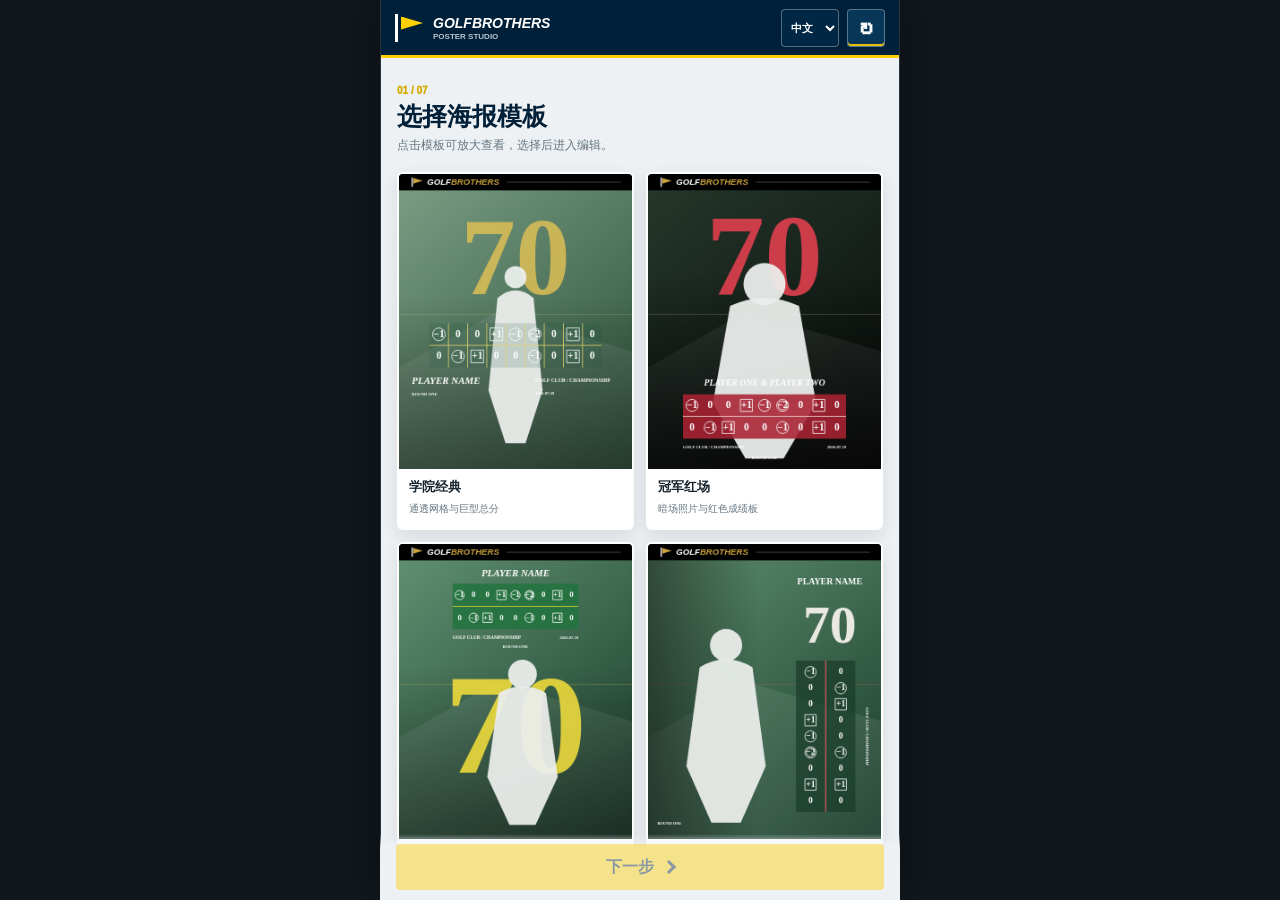
==== commit e1172cdf: "Align scorecards with official tour styles" ====
--- a/index.html
+++ b/index.html
@@ -184,12 +184,20 @@
                 <div id="scoreTextColorOptions" class="fixed-color-options"></div>
               </div>
               <div class="color-choice-field">
-                <span data-i18n="underMarkerColor">鸟 / 鹰</span>
+                <span data-i18n="underMarkerColor">小鸟</span>
                 <div id="underMarkerColorOptions" class="fixed-color-options"></div>
               </div>
               <div class="color-choice-field">
-                <span data-i18n="overMarkerColor">+1 / +2</span>
+                <span data-i18n="eagleMarkerColor">老鹰及更好</span>
+                <div id="eagleMarkerColorOptions" class="fixed-color-options"></div>
+              </div>
+              <div class="color-choice-field">
+                <span data-i18n="overMarkerColor">柏忌</span>
                 <div id="overMarkerColorOptions" class="fixed-color-options"></div>
+              </div>
+              <div class="color-choice-field">
+                <span data-i18n="doubleBogeyMarkerColor">双柏忌及更差</span>
+                <div id="doubleBogeyMarkerColorOptions" class="fixed-color-options"></div>
               </div>
             </div>
 
@@ -213,7 +221,7 @@
 
             <div class="total-input-block">
               <div class="field-heading">
-                <label for="totalScore" data-i18n="totalScore">总成绩</label>
+                <label for="totalScore" data-i18n="totalScore">总杆</label>
                 <label class="switch-control">
                   <span data-i18n="autoTotal">自动统计</span>
                   <input id="autoTotal" type="checkbox" checked>
@@ -221,8 +229,14 @@
                 </label>
               </div>
               <input id="totalScore" type="text" maxlength="4" inputmode="numeric" readonly>
-              <small id="totalHint" data-i18n="totalHintEmptyRelative">录入杆差后自动合计</small>
-            </div>
+              <small id="totalHint" data-i18n="totalHintEmptyRelative">录入杆差并设置标准杆合计后换算总杆</small>
+            </div>
+
+            <label id="roundParControl" class="control-field">
+              <span data-i18n="roundParTotal">本轮 / 已完成球洞标准杆合计</span>
+              <input id="roundParInput" type="number" min="1" max="180" value="72" inputmode="numeric">
+              <small data-i18n="roundParHint">18洞通常为72，9洞通常为36；用于把杆差换算成总杆。</small>
+            </label>
 
             <label class="control-field">
               <span data-i18n="numberFont">数字字体</span>
--- a/styles.css
+++ b/styles.css
@@ -510,6 +510,13 @@
   font-weight: 950;
 }
 
+.control-field > small {
+  color: var(--muted);
+  font-size: 9px;
+  font-weight: 750;
+  line-height: 1.4;
+}
+
 .control-field input:not([type="range"]):not([type="color"]),
 .control-field textarea,
 .control-field select,
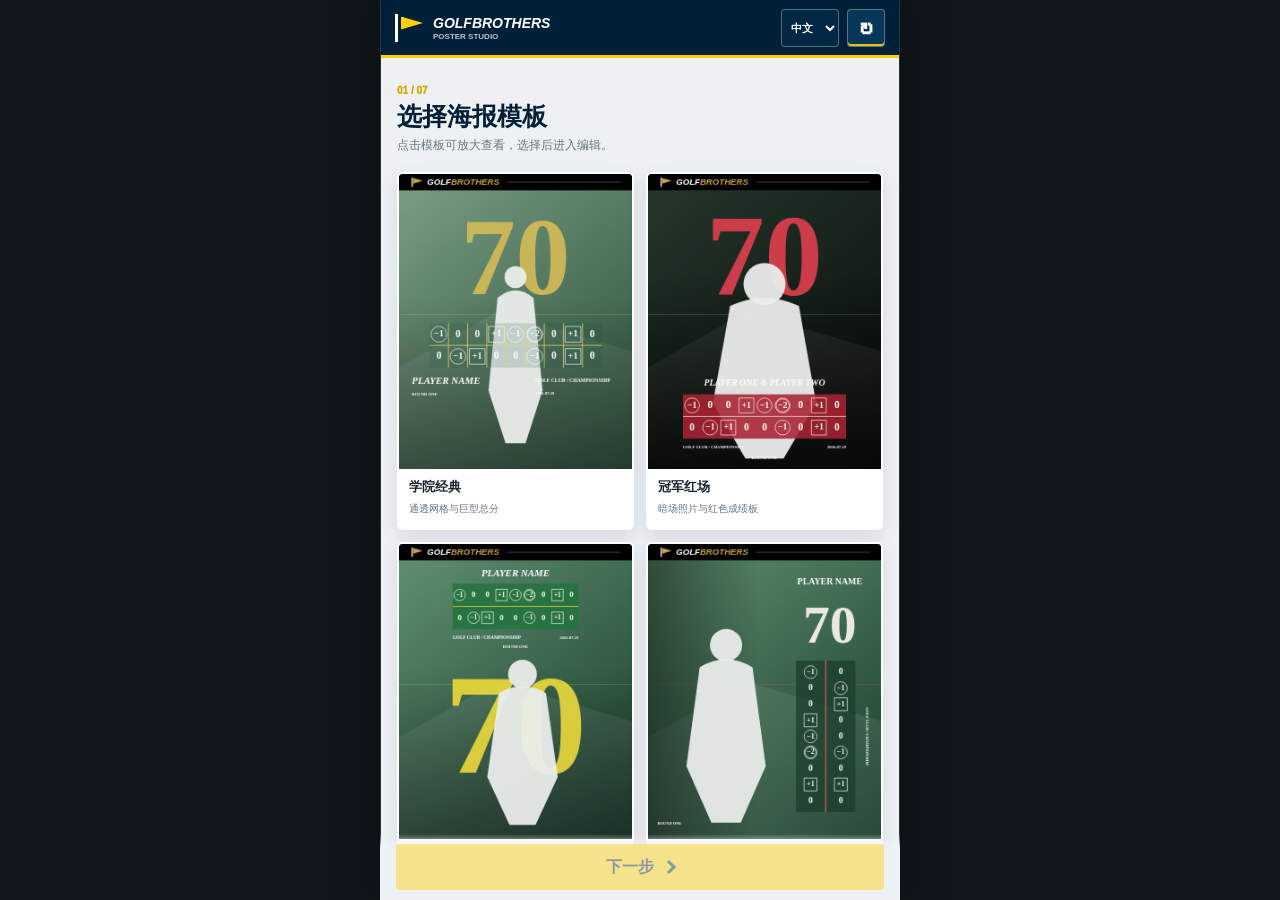
==== commit d422d6c0: "Upgrade subject cutout quality" ====
--- a/index.html
+++ b/index.html
@@ -98,8 +98,8 @@
               <label class="control-field">
                 <span data-i18n="edgeShrink">边缘收缩</span>
                 <div class="range-line">
-                  <input id="edgeShrink" type="range" min="-4" max="4" value="2">
-                  <output id="edgeShrinkValue">+2px</output>
+                  <input id="edgeShrink" type="range" min="-4" max="4" value="1">
+                  <output id="edgeShrinkValue">+1px</output>
                 </div>
               </label>
               <label class="control-field">
@@ -436,6 +436,13 @@
       </section>
     </div>
 
-    <script src="./app.js"></script>
-  </body>
+  <script>
+    window.GOLF_POSTER_CONFIG = window.GOLF_POSTER_CONFIG || {
+      segmentationEndpoint: "",
+      segmentationHeaders: {},
+      quality: "hd"
+    };
+  </script>
+  <script src="./app.js"></script>
+</body>
 </html>
--- a/styles.css
+++ b/styles.css
@@ -808,6 +808,56 @@
   box-shadow: 0 0 0 1px var(--navy);
 }
 
+.fixed-color-option.is-unavailable:disabled {
+  filter: grayscale(1);
+  opacity: 0.24;
+  box-shadow: 0 0 0 1px #9ba4aa;
+}
+
+.fixed-color-option.is-locked-white:disabled {
+  filter: none;
+  opacity: 1;
+}
+
+.fixed-color-option.is-locked-white::after {
+  display: none;
+}
+
+.color-lock-icon {
+  position: absolute;
+  top: 50%;
+  left: 50%;
+  width: 10px;
+  height: 8px;
+  border-radius: 2px;
+  background: var(--navy);
+  box-shadow: 0 0 0 1px var(--white);
+  transform: translate(-50%, -26%);
+}
+
+.color-lock-icon::before {
+  position: absolute;
+  top: -6px;
+  left: 2px;
+  width: 6px;
+  height: 7px;
+  border: 2px solid var(--navy);
+  border-bottom: 0;
+  border-radius: 6px 6px 0 0;
+  content: "";
+}
+
+.color-lock-icon::after {
+  position: absolute;
+  top: 2px;
+  left: 4px;
+  width: 2px;
+  height: 3px;
+  border-radius: 1px;
+  background: var(--yellow);
+  content: "";
+}
+
 input[type="color"] {
   width: 100%;
   height: 36px;
